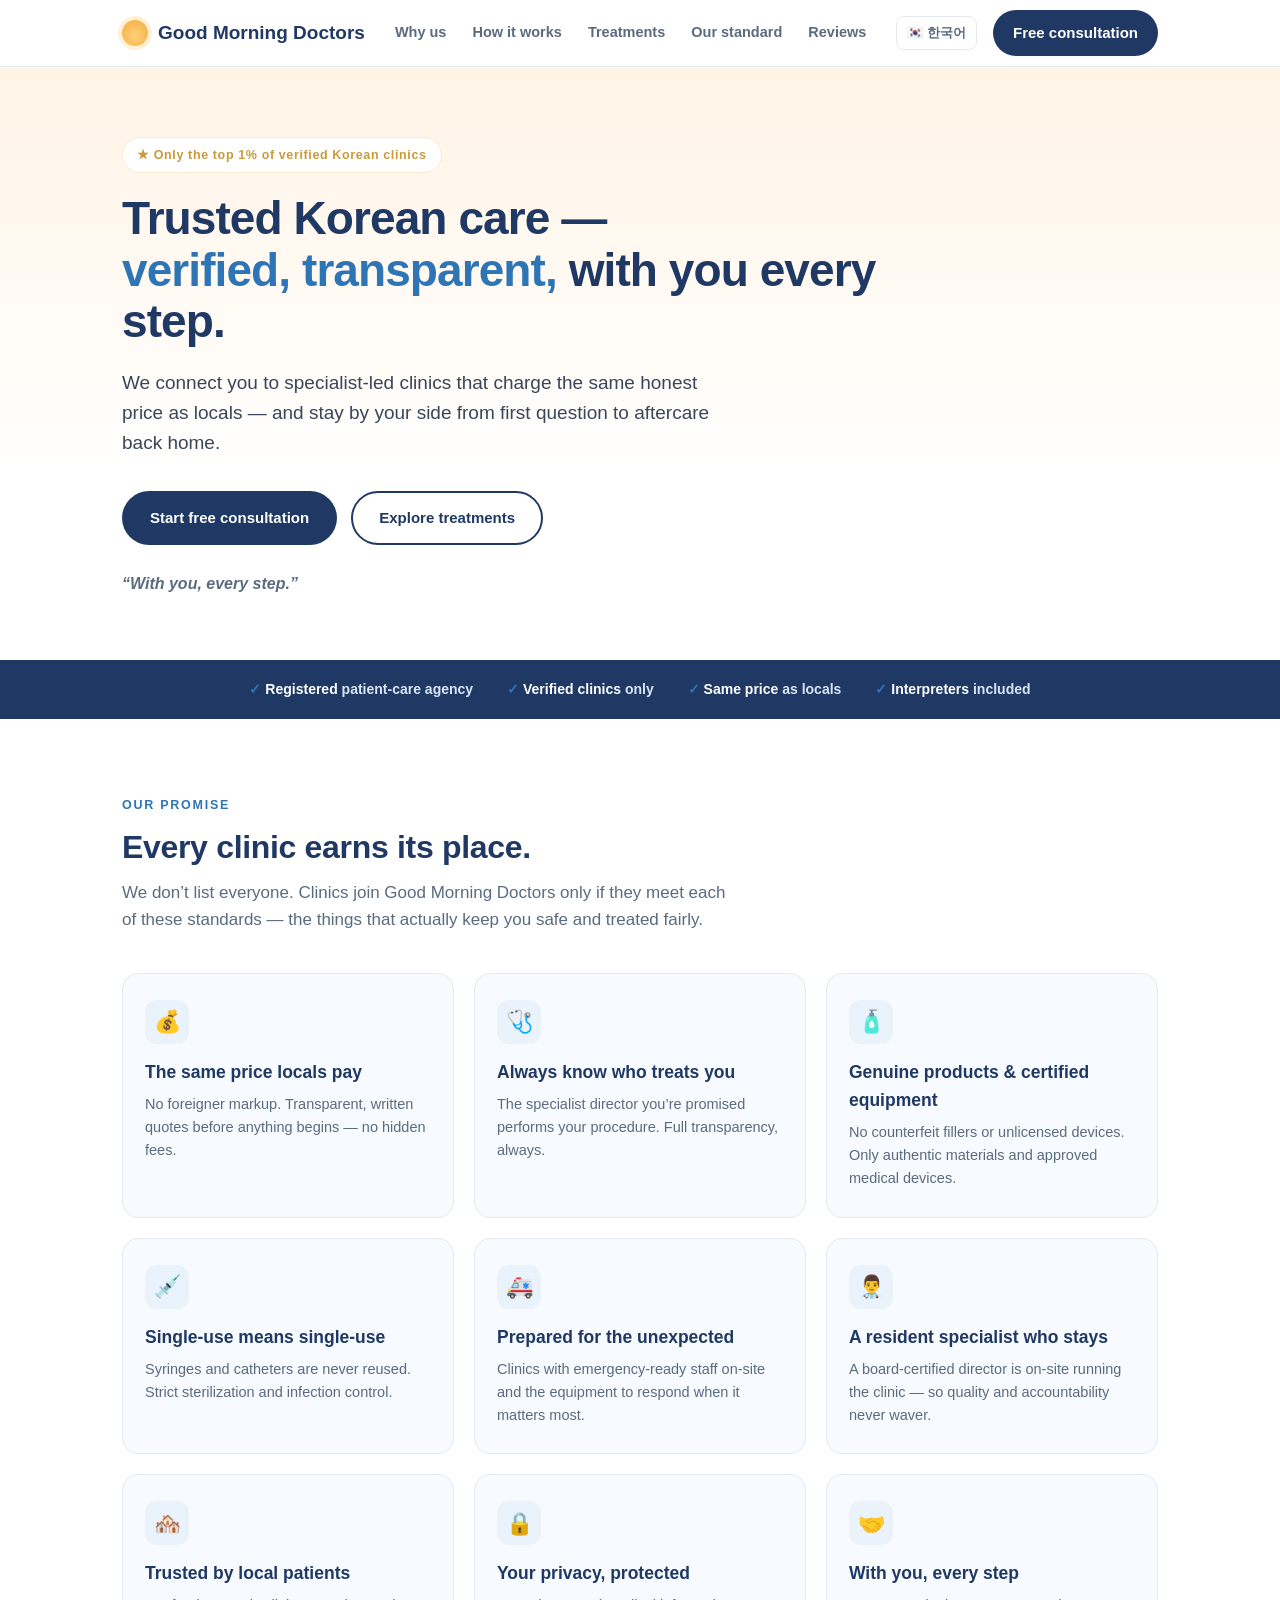
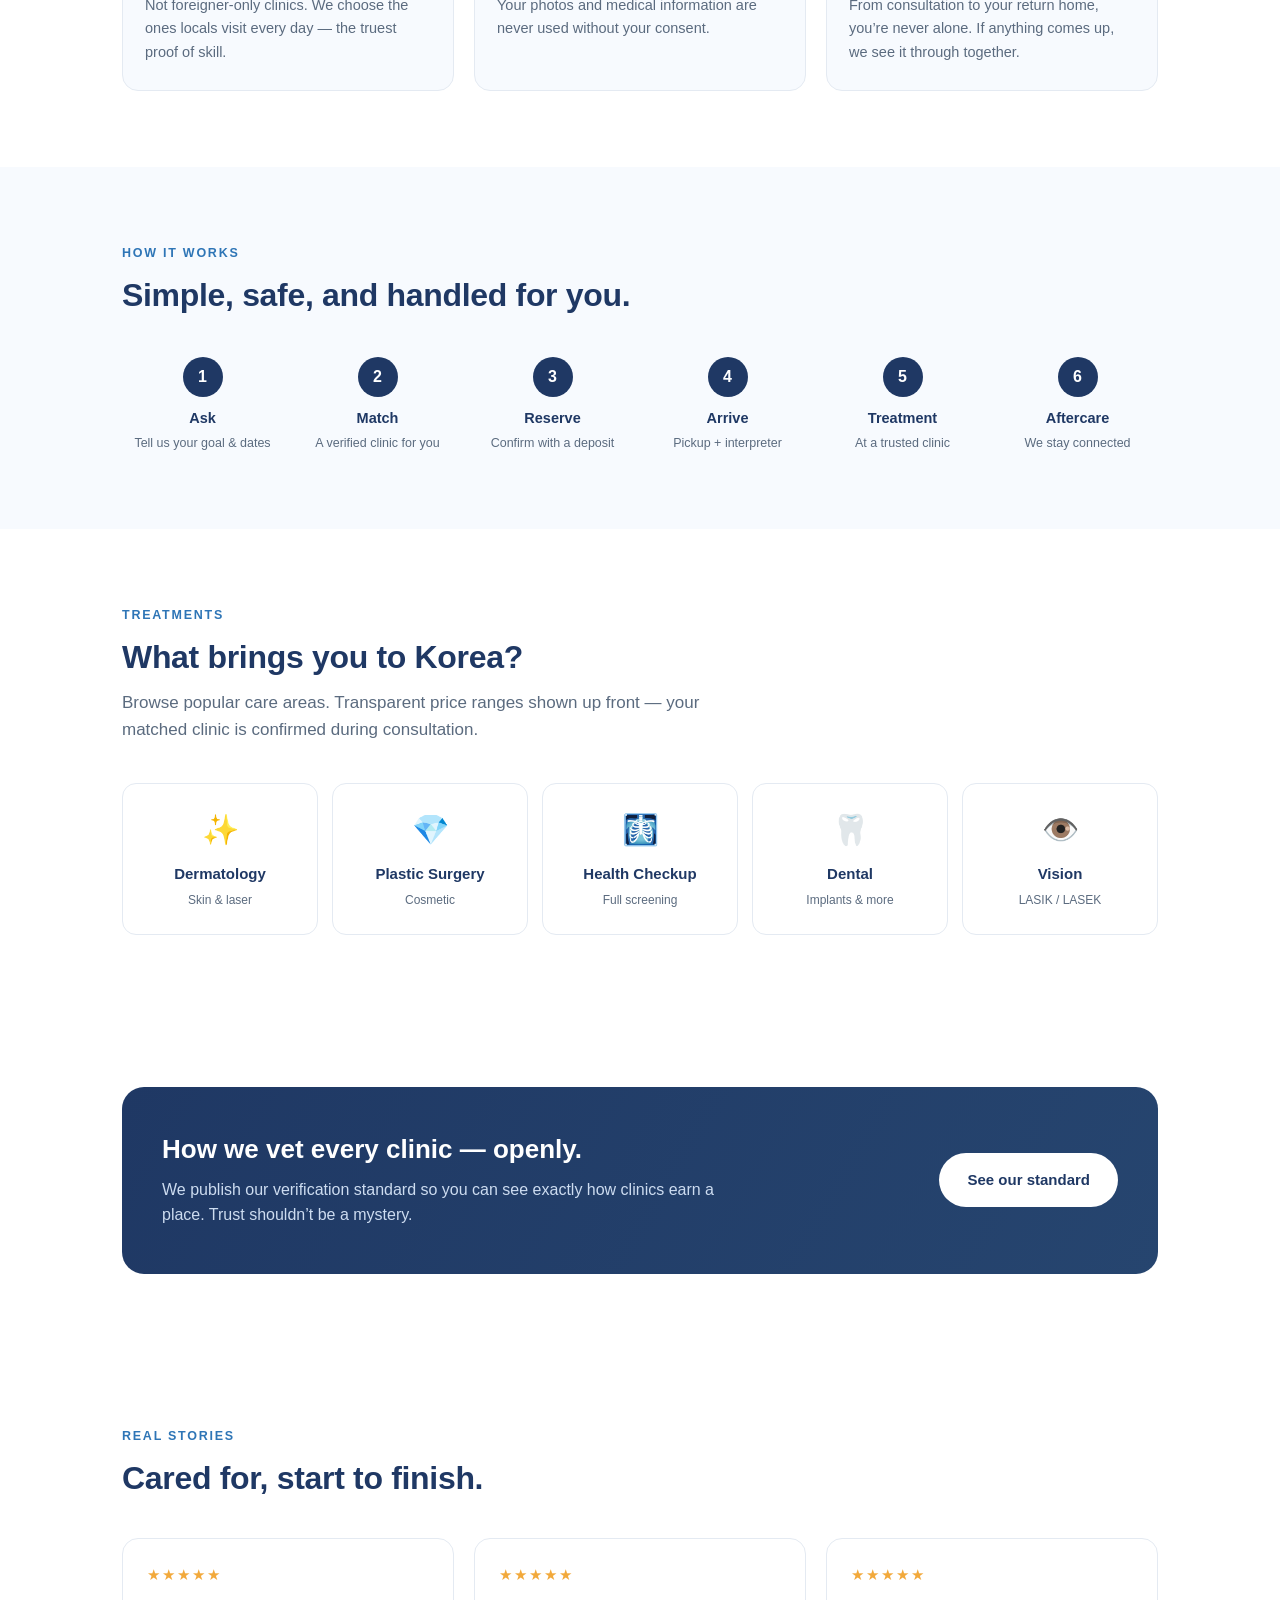
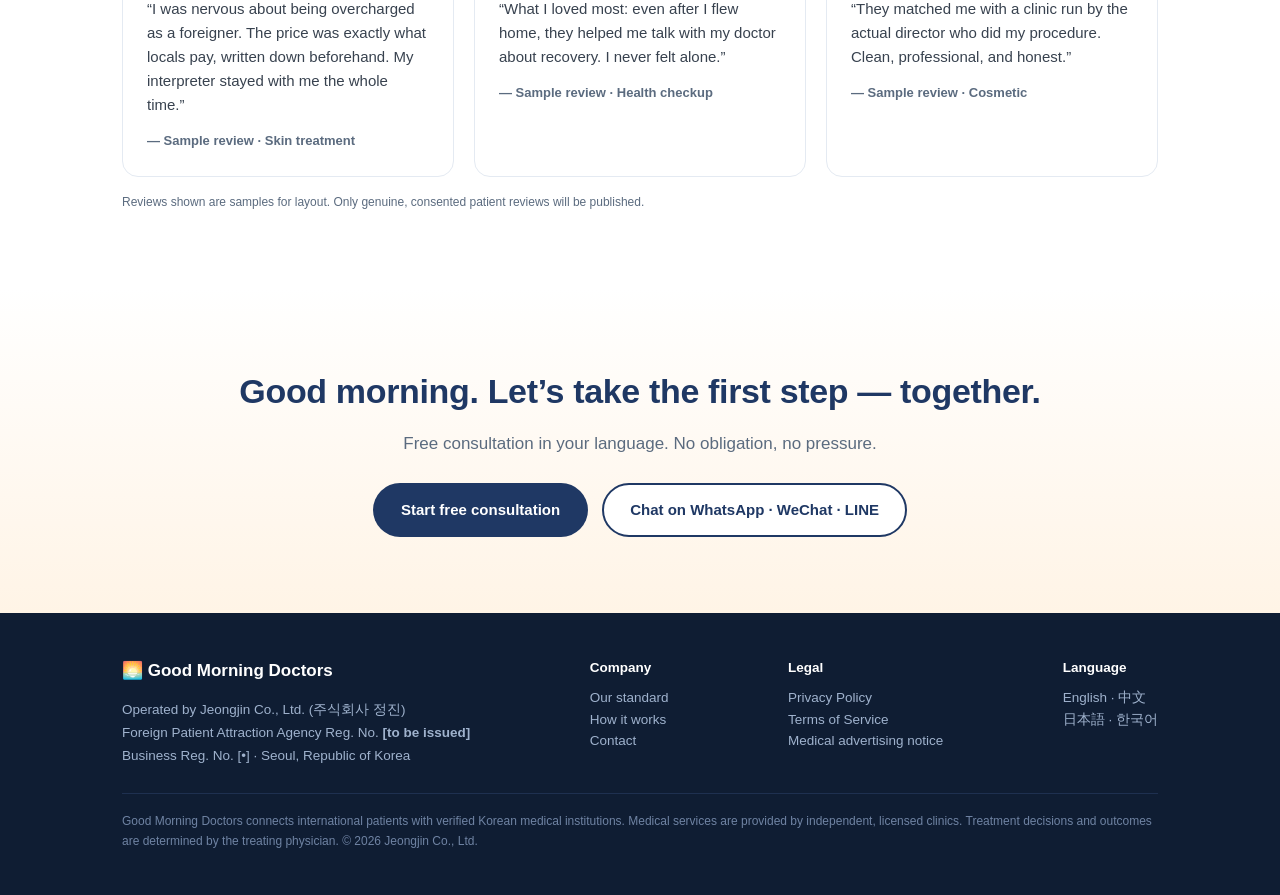
==== index.html @ 4007d8ef "Add files via upload" ====
<!DOCTYPE html>
<html lang="en">
<head>
<meta charset="UTF-8">
<meta name="viewport" content="width=device-width, initial-scale=1.0">
<title>Good Morning Doctors — Verified Korean clinics, with you every step</title>
<style>
  :root{
    --navy:#1F3864; --blue:#2E75B6; --sky:#EAF2FB; --gold:#C99A3B;
    --ink:#1c2430; --muted:#5b6b7f; --line:#e4eaf2; --bg:#ffffff; --soft:#F7FAFE;
    --warm1:#FFF4E6; --warm2:#FDE9D2;
  }
  *{box-sizing:border-box;margin:0;padding:0}
  html{scroll-behavior:smooth}
  body{font-family:-apple-system,"Segoe UI",Roboto,"Helvetica Neue",Arial,"Malgun Gothic",sans-serif;color:var(--ink);background:var(--bg);line-height:1.6;-webkit-font-smoothing:antialiased}
  a{color:inherit;text-decoration:none}
  .wrap{max-width:1080px;margin:0 auto;padding:0 22px}
  .btn{display:inline-block;padding:13px 26px;border-radius:999px;font-weight:700;font-size:15px;transition:.2s;cursor:pointer;border:2px solid transparent}
  .btn-primary{background:var(--navy);color:#fff}
  .btn-primary:hover{background:#16294a}
  .btn-ghost{background:#fff;color:var(--navy);border-color:var(--navy)}
  .btn-ghost:hover{background:var(--sky)}
  .sec{padding:76px 0}
  .eyebrow{color:var(--blue);font-weight:800;letter-spacing:.14em;text-transform:uppercase;font-size:12.5px;margin-bottom:12px}
  h2.title{font-size:32px;line-height:1.25;color:var(--navy);font-weight:800;letter-spacing:-.01em}
  .lead{color:var(--muted);font-size:17px;margin-top:12px;max-width:620px}

  /* Header */
  header{position:sticky;top:0;z-index:50;background:rgba(255,255,255,.92);backdrop-filter:blur(8px);border-bottom:1px solid var(--line)}
  .nav{display:flex;align-items:center;justify-content:space-between;height:66px}
  .brand{display:flex;align-items:center;gap:10px;font-weight:800;color:var(--navy);font-size:19px}
  .sun{width:26px;height:26px;border-radius:50%;background:radial-gradient(circle at 50% 60%,#FFD27A,#F2A93B);box-shadow:0 0 0 4px #FFF0D6}
  .navlinks{display:flex;gap:26px;font-size:14.5px;font-weight:600;color:var(--muted)}
  .navlinks a:hover{color:var(--navy)}
  .navr{display:flex;align-items:center;gap:16px}
  .lang{font-size:13px;color:var(--muted);font-weight:600;border:1px solid var(--line);padding:6px 10px;border-radius:8px}
  @media(max-width:820px){.navlinks{display:none}}

  /* Hero */
  .hero{background:linear-gradient(180deg,var(--warm1),#fff 70%);position:relative;overflow:hidden}
  .hero .wrap{padding-top:70px;padding-bottom:64px}
  .hero-badge{display:inline-block;background:#fff;border:1px solid var(--warm2);color:var(--gold);font-weight:800;font-size:12.5px;letter-spacing:.05em;padding:7px 14px;border-radius:999px;margin-bottom:20px}
  .hero h1{font-size:46px;line-height:1.12;color:var(--navy);font-weight:900;letter-spacing:-.02em;max-width:820px}
  .hero h1 .hl{color:var(--blue)}
  .hero p.sub{font-size:19px;color:#3a4658;margin-top:20px;max-width:620px}
  .hero .cta{margin-top:32px;display:flex;gap:14px;flex-wrap:wrap}
  .tagline{margin-top:26px;font-style:italic;color:var(--muted);font-weight:600}
  @media(max-width:640px){.hero h1{font-size:33px}.hero p.sub{font-size:17px}}

  /* Trust bar */
  .trust{background:var(--navy);color:#dbe6f5}
  .trust .wrap{display:flex;flex-wrap:wrap;gap:10px 34px;justify-content:center;padding:18px 22px;font-size:14px;font-weight:600}
  .trust b{color:#fff}
  .trust .dot{color:var(--blue)}

  /* Promises */
  .grid{display:grid;grid-template-columns:repeat(3,1fr);gap:20px;margin-top:40px}
  @media(max-width:900px){.grid{grid-template-columns:repeat(2,1fr)}}
  @media(max-width:560px){.grid{grid-template-columns:1fr}}
  .card{background:var(--soft);border:1px solid var(--line);border-radius:16px;padding:26px 22px;transition:.2s}
  .card:hover{border-color:var(--blue);box-shadow:0 8px 26px rgba(31,56,100,.08);transform:translateY(-2px)}
  .card .ic{width:44px;height:44px;border-radius:12px;background:var(--sky);display:flex;align-items:center;justify-content:center;font-size:22px;margin-bottom:14px}
  .card h3{font-size:17.5px;color:var(--navy);font-weight:800;margin-bottom:7px}
  .card p{font-size:14.5px;color:var(--muted)}

  /* How it works */
  .how{background:var(--soft)}
  .steps{display:grid;grid-template-columns:repeat(6,1fr);gap:14px;margin-top:42px}
  @media(max-width:860px){.steps{grid-template-columns:repeat(3,1fr)}}
  @media(max-width:520px){.steps{grid-template-columns:repeat(2,1fr)}}
  .step{text-align:center}
  .step .n{width:40px;height:40px;border-radius:50%;background:var(--navy);color:#fff;font-weight:800;display:flex;align-items:center;justify-content:center;margin:0 auto 10px}
  .step h4{font-size:14.5px;color:var(--navy);font-weight:700}
  .step p{font-size:12.5px;color:var(--muted);margin-top:3px}

  /* Treatments */
  .treat{display:grid;grid-template-columns:repeat(5,1fr);gap:14px;margin-top:40px}
  @media(max-width:860px){.treat{grid-template-columns:repeat(3,1fr)}}
  @media(max-width:520px){.treat{grid-template-columns:repeat(2,1fr)}}
  .tcard{border:1px solid var(--line);border-radius:14px;padding:22px 16px;text-align:center;transition:.2s;background:#fff}
  .tcard:hover{background:var(--sky);border-color:var(--blue)}
  .tcard .e{font-size:30px}
  .tcard h4{font-size:15px;color:var(--navy);font-weight:700;margin-top:8px}
  .tcard span{font-size:12px;color:var(--muted)}

  /* Verify band */
  .band{background:linear-gradient(120deg,var(--navy),#26456f);color:#fff;border-radius:22px;padding:46px 40px;display:flex;align-items:center;justify-content:space-between;gap:28px;flex-wrap:wrap}
  .band h3{font-size:26px;font-weight:800;max-width:560px;line-height:1.3}
  .band p{color:#cddcf0;margin-top:10px;max-width:560px}

  /* Reviews */
  .rev{display:grid;grid-template-columns:repeat(3,1fr);gap:20px;margin-top:40px}
  @media(max-width:820px){.rev{grid-template-columns:1fr}}
  .quote{background:#fff;border:1px solid var(--line);border-radius:16px;padding:24px}
  .stars{color:#F2A93B;font-size:15px;letter-spacing:2px}
  .quote p{font-size:15px;color:#38424f;margin:10px 0 14px}
  .quote .who{font-size:13px;color:var(--muted);font-weight:700}

  /* CTA */
  .final{background:linear-gradient(180deg,#fff,var(--warm1));text-align:center}
  .final h2{font-size:34px;color:var(--navy);font-weight:900;letter-spacing:-.01em}
  .final p{color:var(--muted);font-size:17px;margin-top:12px}
  .final .cta{margin-top:26px;display:flex;gap:14px;justify-content:center;flex-wrap:wrap}

  /* Footer */
  footer{background:#0f1d33;color:#9fb2cd;padding:44px 0;font-size:13.5px}
  footer .cols{display:flex;justify-content:space-between;gap:30px;flex-wrap:wrap}
  footer .brand{color:#fff}
  footer a:hover{color:#fff}
  footer .reg{margin-top:14px;line-height:1.7}
  .note{margin-top:26px;padding-top:18px;border-top:1px solid #1e3050;color:#6f83a3;font-size:12px}
</style>
</head>
<body>

<header>
  <div class="wrap nav">
    <div class="brand"><span class="sun"></span> Good Morning Doctors</div>
    <nav class="navlinks">
      <a href="#promise">Why us</a>
      <a href="#how">How it works</a>
      <a href="#treatments">Treatments</a>
      <a href="#verify">Our standard</a>
      <a href="#reviews">Reviews</a>
    </nav>
    <div class="navr">
      <a class="lang" href="ko.html" style="text-decoration:none">🇰🇷 한국어</a>
      <a href="#contact" class="btn btn-primary" style="padding:9px 18px">Free consultation</a>
    </div>
  </div>
</header>

<!-- HERO -->
<section class="hero">
  <div class="wrap">
    <span class="hero-badge">★ Only the top 1% of verified Korean clinics</span>
    <h1>Trusted Korean care —<br><span class="hl">verified, transparent,</span> with you every step.</h1>
    <p class="sub">We connect you to specialist-led clinics that charge the same honest price as locals — and stay by your side from first question to aftercare back home.</p>
    <div class="cta">
      <a href="#contact" class="btn btn-primary">Start free consultation</a>
      <a href="#treatments" class="btn btn-ghost">Explore treatments</a>
    </div>
    <div class="tagline">“With you, every step.”</div>
  </div>
</section>

<!-- TRUST BAR -->
<div class="trust">
  <div class="wrap">
    <span><span class="dot">✓</span> <b>Registered</b> patient-care agency</span>
    <span><span class="dot">✓</span> <b>Verified clinics</b> only</span>
    <span><span class="dot">✓</span> <b>Same price</b> as locals</span>
    <span><span class="dot">✓</span> <b>Interpreters</b> included</span>
  </div>
</div>

<!-- PROMISES -->
<section class="sec" id="promise">
  <div class="wrap">
    <div class="eyebrow">Our Promise</div>
    <h2 class="title">Every clinic earns its place.</h2>
    <p class="lead">We don’t list everyone. Clinics join Good Morning Doctors only if they meet each of these standards — the things that actually keep you safe and treated fairly.</p>
    <div class="grid">
      <div class="card"><div class="ic">💰</div><h3>The same price locals pay</h3><p>No foreigner markup. Transparent, written quotes before anything begins — no hidden fees.</p></div>
      <div class="card"><div class="ic">🩺</div><h3>Always know who treats you</h3><p>The specialist director you’re promised performs your procedure. Full transparency, always.</p></div>
      <div class="card"><div class="ic">🧴</div><h3>Genuine products & certified equipment</h3><p>No counterfeit fillers or unlicensed devices. Only authentic materials and approved medical devices.</p></div>
      <div class="card"><div class="ic">💉</div><h3>Single-use means single-use</h3><p>Syringes and catheters are never reused. Strict sterilization and infection control.</p></div>
      <div class="card"><div class="ic">🚑</div><h3>Prepared for the unexpected</h3><p>Clinics with emergency-ready staff on-site and the equipment to respond when it matters most.</p></div>
      <div class="card"><div class="ic">👨‍⚕️</div><h3>A resident specialist who stays</h3><p>A board-certified director is on-site running the clinic — so quality and accountability never waver.</p></div>
      <div class="card"><div class="ic">🏘️</div><h3>Trusted by local patients</h3><p>Not foreigner-only clinics. We choose the ones locals visit every day — the truest proof of skill.</p></div>
      <div class="card"><div class="ic">🔒</div><h3>Your privacy, protected</h3><p>Your photos and medical information are never used without your consent.</p></div>
      <div class="card"><div class="ic">🤝</div><h3>With you, every step</h3><p>From consultation to your return home, you’re never alone. If anything comes up, we see it through together.</p></div>
    </div>
  </div>
</section>

<!-- HOW IT WORKS -->
<section class="sec how" id="how">
  <div class="wrap">
    <div class="eyebrow">How it works</div>
    <h2 class="title">Simple, safe, and handled for you.</h2>
    <div class="steps">
      <div class="step"><div class="n">1</div><h4>Ask</h4><p>Tell us your goal & dates</p></div>
      <div class="step"><div class="n">2</div><h4>Match</h4><p>A verified clinic for you</p></div>
      <div class="step"><div class="n">3</div><h4>Reserve</h4><p>Confirm with a deposit</p></div>
      <div class="step"><div class="n">4</div><h4>Arrive</h4><p>Pickup + interpreter</p></div>
      <div class="step"><div class="n">5</div><h4>Treatment</h4><p>At a trusted clinic</p></div>
      <div class="step"><div class="n">6</div><h4>Aftercare</h4><p>We stay connected</p></div>
    </div>
  </div>
</section>

<!-- TREATMENTS -->
<section class="sec" id="treatments">
  <div class="wrap">
    <div class="eyebrow">Treatments</div>
    <h2 class="title">What brings you to Korea?</h2>
    <p class="lead">Browse popular care areas. Transparent price ranges shown up front — your matched clinic is confirmed during consultation.</p>
    <div class="treat">
      <div class="tcard"><div class="e">✨</div><h4>Dermatology</h4><span>Skin & laser</span></div>
      <div class="tcard"><div class="e">💎</div><h4>Plastic Surgery</h4><span>Cosmetic</span></div>
      <div class="tcard"><div class="e">🩻</div><h4>Health Checkup</h4><span>Full screening</span></div>
      <div class="tcard"><div class="e">🦷</div><h4>Dental</h4><span>Implants & more</span></div>
      <div class="tcard"><div class="e">👁️</div><h4>Vision</h4><span>LASIK / LASEK</span></div>
    </div>
  </div>
</section>

<!-- VERIFY BAND -->
<section class="sec">
  <div class="wrap">
    <div class="band">
      <div>
        <h3>How we vet every clinic — openly.</h3>
        <p>We publish our verification standard so you can see exactly how clinics earn a place. Trust shouldn’t be a mystery.</p>
      </div>
      <a href="#promise" class="btn" style="background:#fff;color:var(--navy)">See our standard</a>
    </div>
  </div>
</section>

<!-- REVIEWS -->
<section class="sec" id="reviews">
  <div class="wrap">
    <div class="eyebrow">Real stories</div>
    <h2 class="title">Cared for, start to finish.</h2>
    <div class="rev">
      <div class="quote"><div class="stars">★★★★★</div><p>“I was nervous about being overcharged as a foreigner. The price was exactly what locals pay, written down beforehand. My interpreter stayed with me the whole time.”</p><div class="who">— Sample review · Skin treatment</div></div>
      <div class="quote"><div class="stars">★★★★★</div><p>“What I loved most: even after I flew home, they helped me talk with my doctor about recovery. I never felt alone.”</p><div class="who">— Sample review · Health checkup</div></div>
      <div class="quote"><div class="stars">★★★★★</div><p>“They matched me with a clinic run by the actual director who did my procedure. Clean, professional, and honest.”</p><div class="who">— Sample review · Cosmetic</div></div>
    </div>
    <p style="font-size:12px;color:var(--muted);margin-top:16px">Reviews shown are samples for layout. Only genuine, consented patient reviews will be published.</p>
  </div>
</section>

<!-- FINAL CTA -->
<section class="sec final" id="contact">
  <div class="wrap">
    <h2>Good morning. Let’s take the first step — together.</h2>
    <p>Free consultation in your language. No obligation, no pressure.</p>
    <div class="cta">
      <a href="#" class="btn btn-primary">Start free consultation</a>
      <a href="#" class="btn btn-ghost">Chat on WhatsApp · WeChat · LINE</a>
    </div>
  </div>
</section>

<!-- FOOTER -->
<footer>
  <div class="wrap">
    <div class="cols">
      <div>
        <div class="brand" style="font-size:17px;font-weight:800">🌅 Good Morning Doctors</div>
        <div class="reg">
          Operated by Jeongjin Co., Ltd. (주식회사 정진)<br>
          Foreign Patient Attraction Agency Reg. No. <b>[to be issued]</b><br>
          Business Reg. No. [•] · Seoul, Republic of Korea
        </div>
      </div>
      <div>
        <div style="color:#fff;font-weight:700;margin-bottom:8px">Company</div>
        <div><a href="#promise">Our standard</a></div>
        <div><a href="#how">How it works</a></div>
        <div><a href="#contact">Contact</a></div>
      </div>
      <div>
        <div style="color:#fff;font-weight:700;margin-bottom:8px">Legal</div>
        <div><a href="#">Privacy Policy</a></div>
        <div><a href="#">Terms of Service</a></div>
        <div><a href="#">Medical advertising notice</a></div>
      </div>
      <div>
        <div style="color:#fff;font-weight:700;margin-bottom:8px">Language</div>
        <div><a href="index.html">English</a> · <a href="#">中文</a></div>
        <div><a href="#">日本語</a> · <a href="ko.html">한국어</a></div>
      </div>
    </div>
    <div class="note">
      Good Morning Doctors connects international patients with verified Korean medical institutions. Medical services are provided by independent, licensed clinics. Treatment decisions and outcomes are determined by the treating physician. © 2026 Jeongjin Co., Ltd.
    </div>
  </div>
</footer>

</body>
</html>
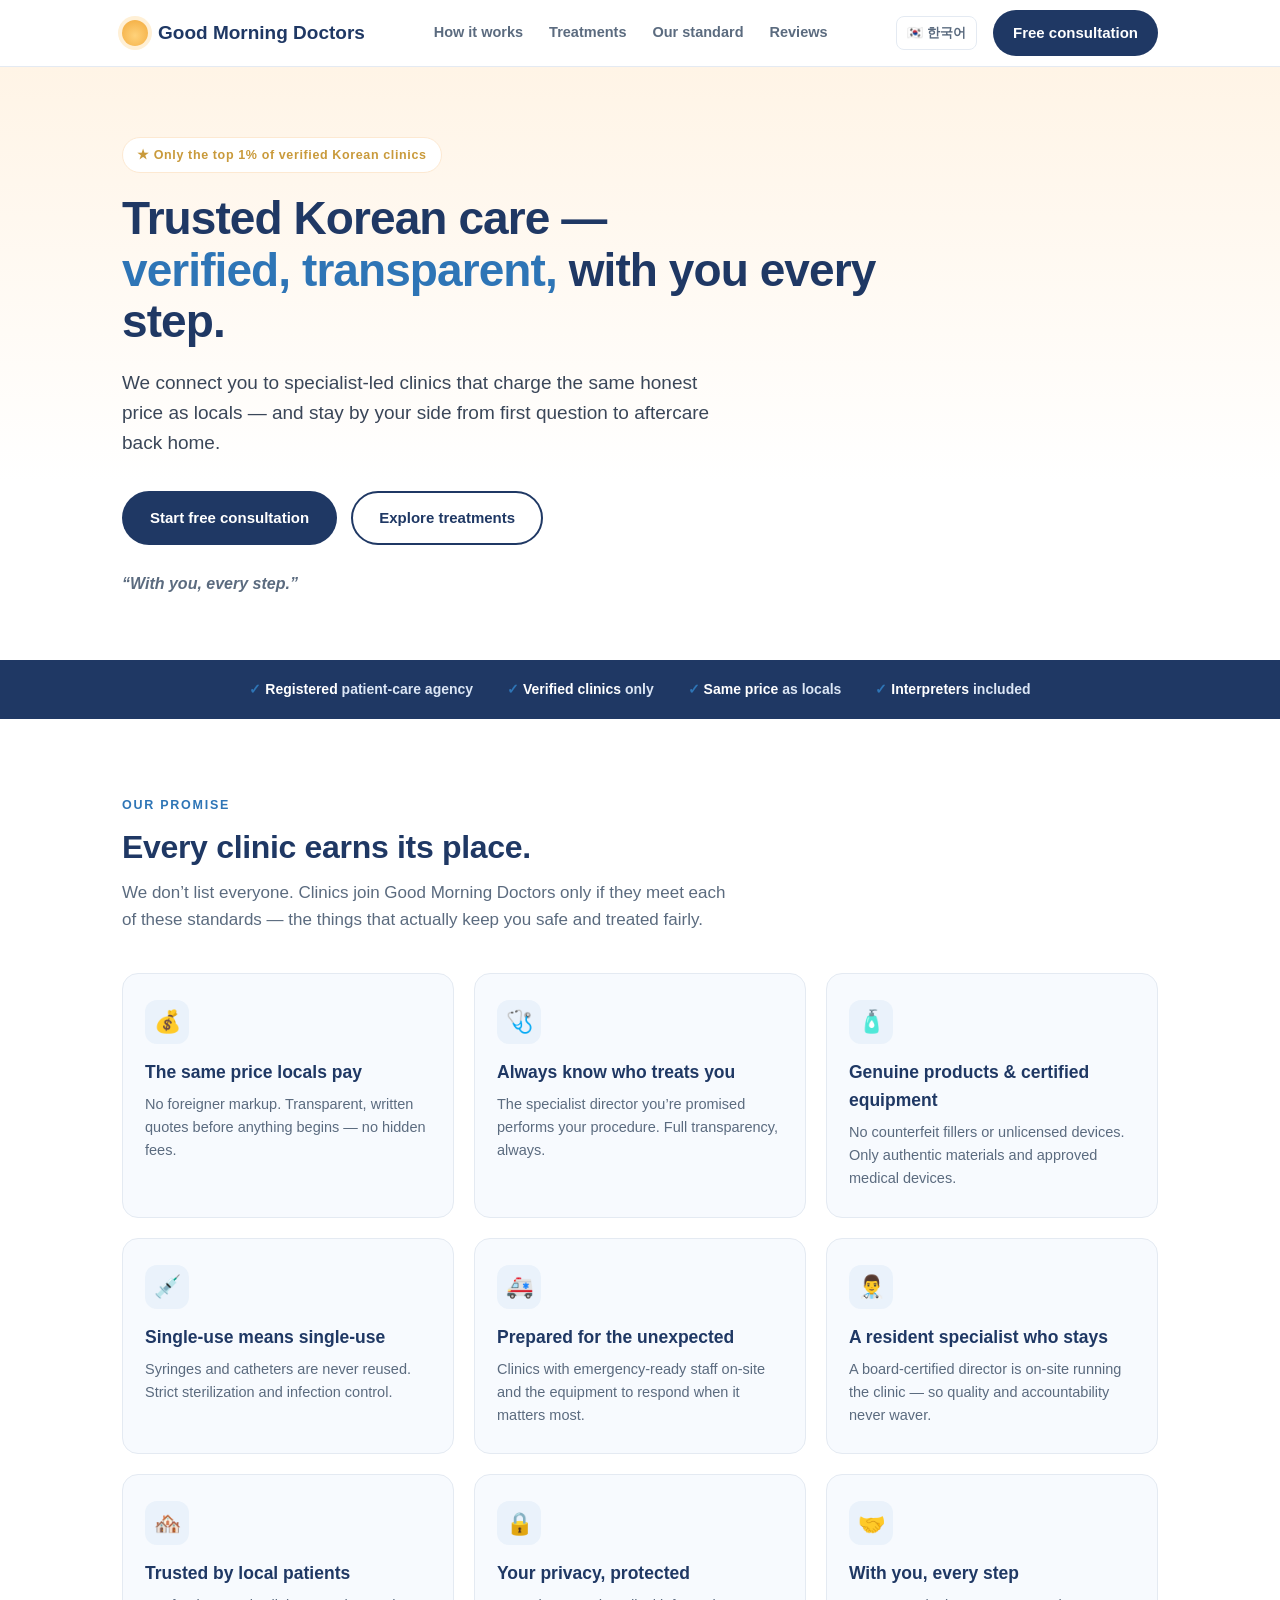
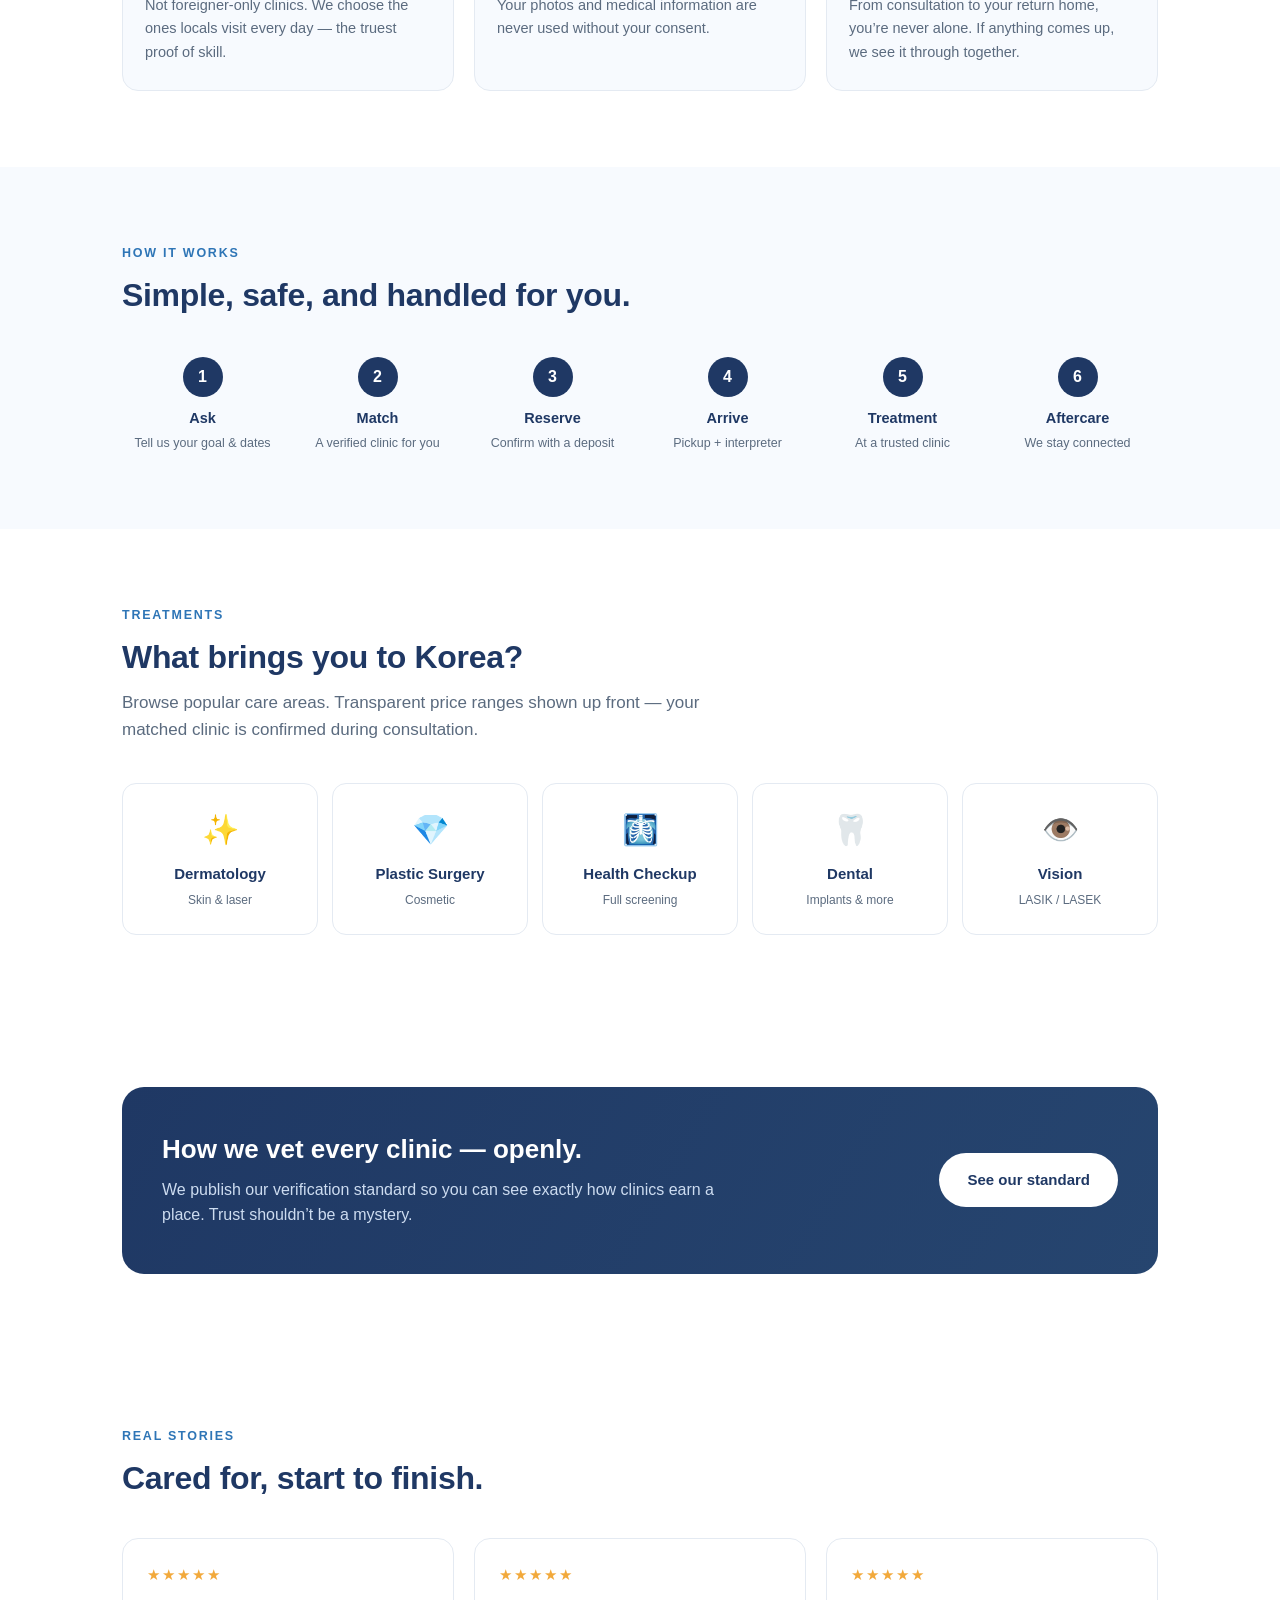
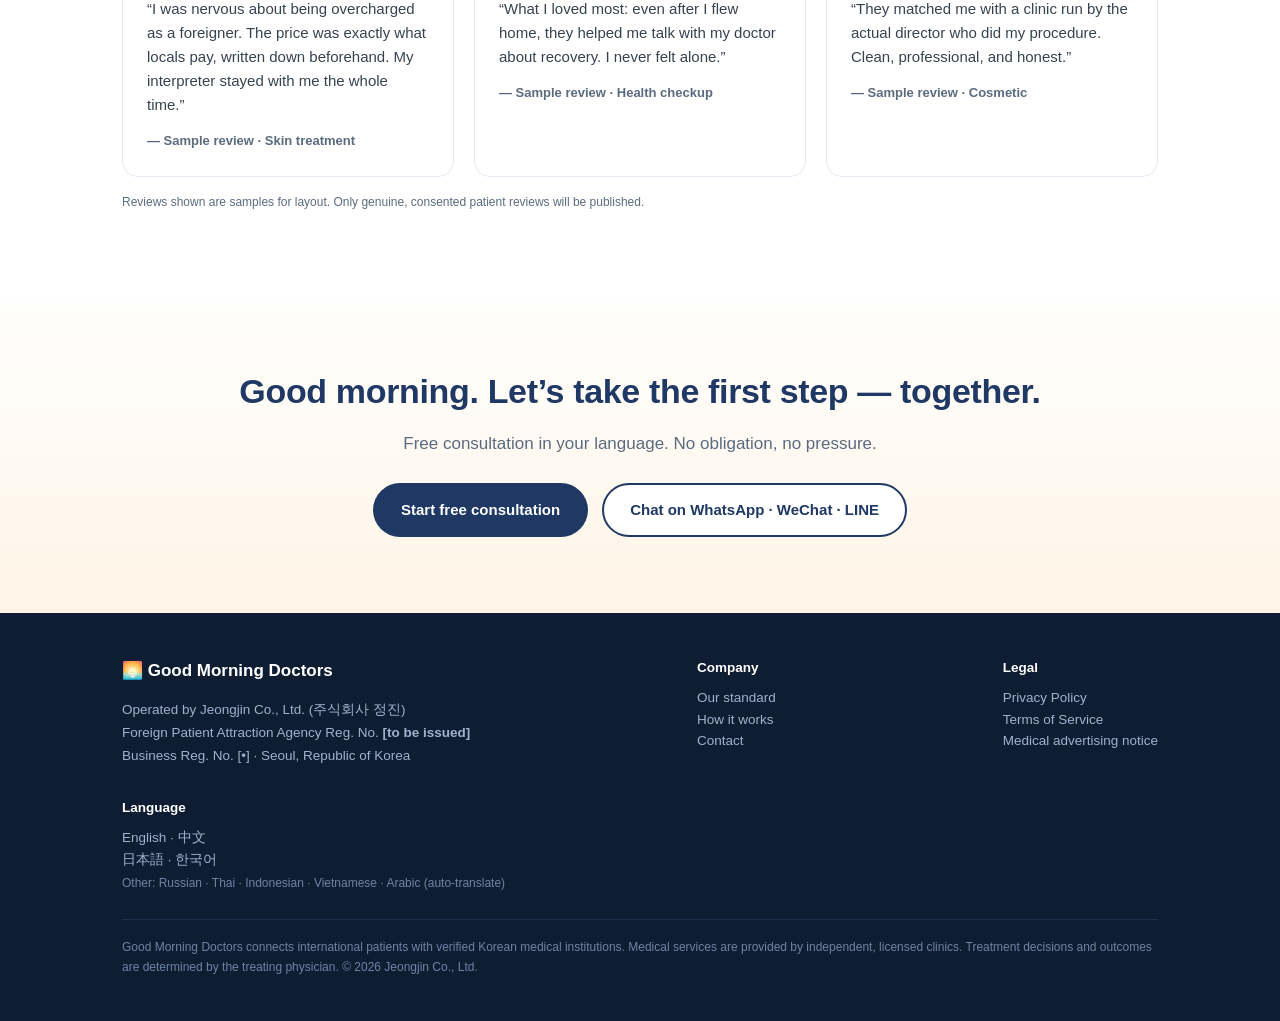
==== commit e9c66b02: "Add files via upload" ====
--- a/index.html
+++ b/index.html
@@ -117,7 +117,6 @@
   <div class="wrap nav">
     <div class="brand"><span class="sun"></span> Good Morning Doctors</div>
     <nav class="navlinks">
-      <a href="#promise">Why us</a>
       <a href="#how">How it works</a>
       <a href="#treatments">Treatments</a>
       <a href="#verify">Our standard</a>
@@ -273,6 +272,7 @@
         <div style="color:#fff;font-weight:700;margin-bottom:8px">Language</div>
         <div><a href="index.html">English</a> · <a href="#">中文</a></div>
         <div><a href="#">日本語</a> · <a href="ko.html">한국어</a></div>
+        <div style="margin-top:4px;font-size:12px;color:#6f83a3">Other: Russian · Thai · Indonesian · Vietnamese · Arabic (auto-translate)</div>
       </div>
     </div>
     <div class="note">
